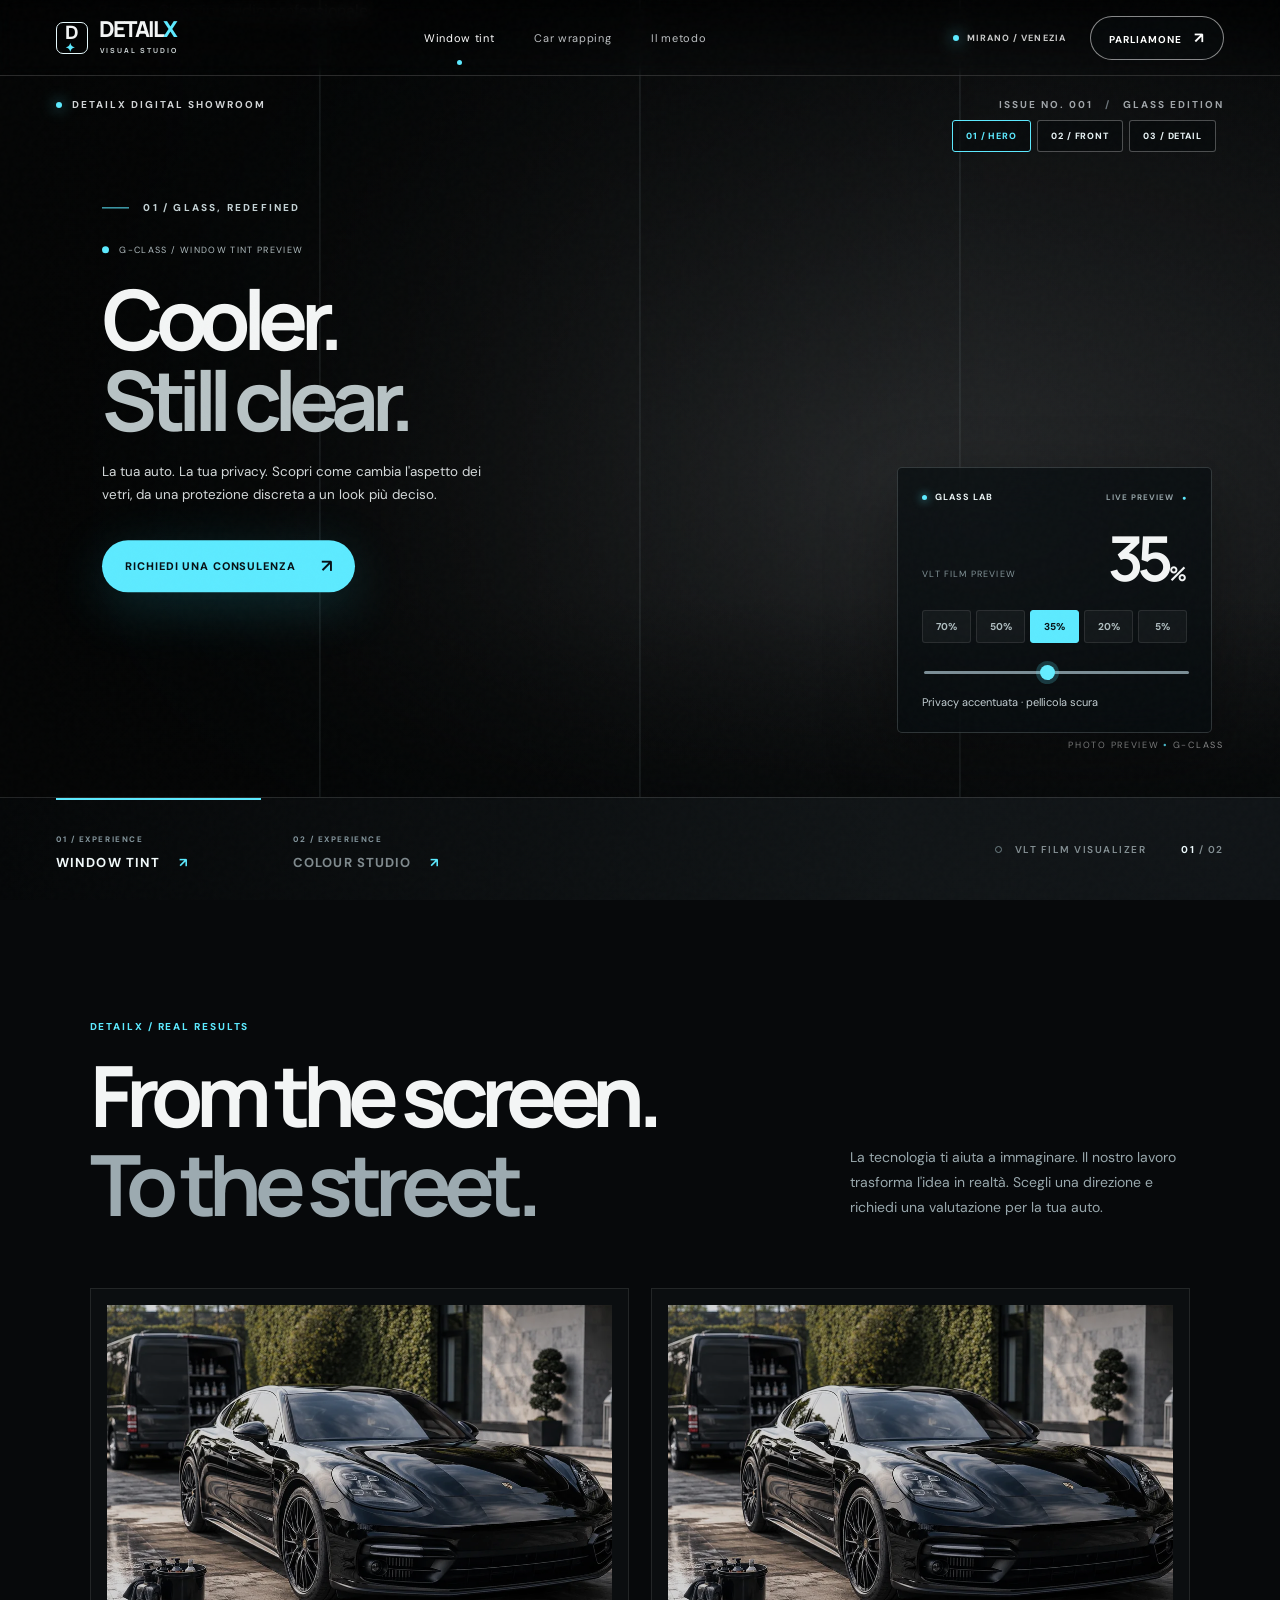
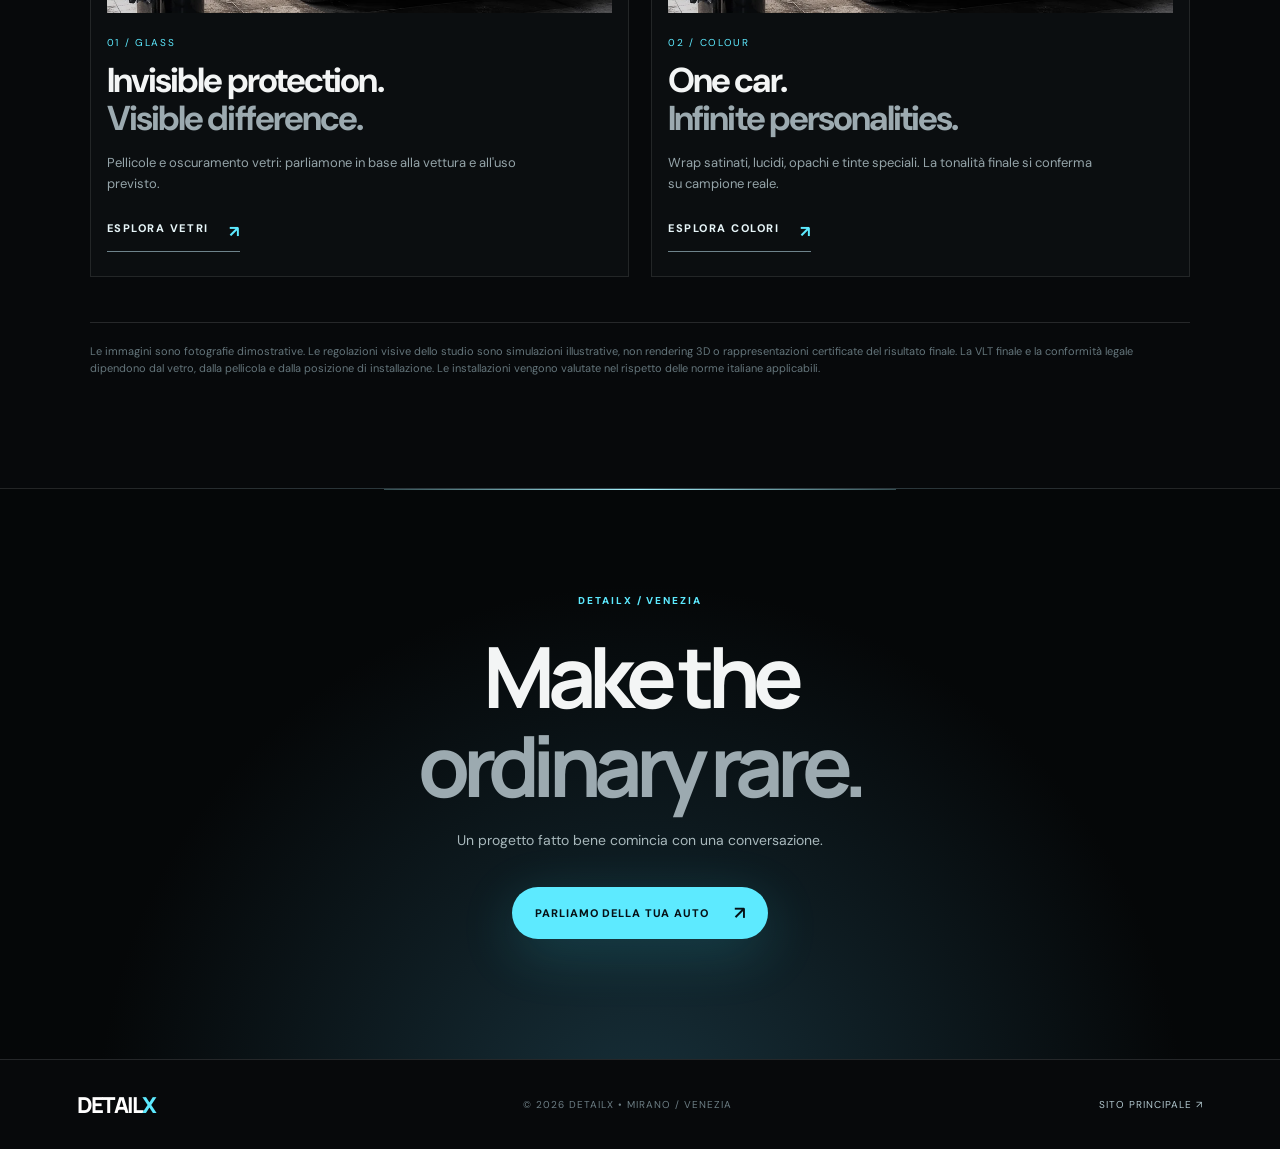
==== site/car-wrapping/index.html @ 7f422afe "Import complete DetailX website" ====
<!DOCTYPE html>
<html lang="it"><head>
<meta charset="utf-8"><meta name="viewport" content="width=device-width, initial-scale=1, viewport-fit=cover"/>
<meta name="theme-color" content="#07090b"/>
<title>DETAILX / Visual Studio — Wrapping & Window Tint</title>
<meta name="description" content="Visualizza la tua prossima trasformazione con DETAILX: pellicole vetri, wrap e finiture in uno studio automobilistico interattivo. Mirano, Venezia."/>
<link rel="canonical" href="https://detailxitalia.com/car-wrapping/"/>
<link rel="preconnect" href="https://images.pexels.com" crossorigin>
<link rel="preconnect" href="https://fonts.googleapis.com"/>
<link rel="preconnect" href="https://fonts.gstatic.com" crossorigin/>
<link href="https://fonts.googleapis.com/css2?family=DM+Sans:wght@400;500;600;700&family=Manrope:wght@400;500;600;700;800&display=swap" rel="stylesheet">
<link rel="stylesheet" href="./studio.css"/>
</head><body>
<a class="skip" href="#main">Vai al contenuto</a>
<div class="noise" aria-hidden="true"></div>
<header class="nav" id="nav">
 <a class="logo" href="/" aria-label="DETAILX sito principale"><span class="logo-square">D<span>✦</span></span><span class="logo-text">DETAIL<span>X</span><small>VISUAL STUDIO</small></span></a>
 <nav class="links" aria-label="Navigazione studio"><button class="nav-link active" data-scene="tint">Window tint</button><button class="nav-link" data-scene="wrap">Car wrapping</button><a href="#process">Il metodo</a></nav>
 <div class="nav-actions"><span class="place"><span class="online"></span> MIRANO / VENEZIA</span><button class="nav-cta" data-quote>PARLIAMONE <span aria-hidden="true">↗</span></button><button class="menu" id="menu" aria-label="Apri menu" aria-expanded="false"><i></i><i></i></button></div>
</header>
<div class="mobile-menu" id="mobileMenu" hidden><button data-scene="tint">01 / WINDOW TINT</button><button data-scene="wrap">02 / CAR WRAPPING</button><a href="#process">03 / COME FUNZIONA</a><a href="/">← TORNA AL SITO PRINCIPALE</a></div>
<main id="main">
<section class="stage" aria-label="Studio interattivo DETAILX">
  <div class="stage-inner">
    <div class="stage-label"><div><span class="live-pip"></span> DETAILX DIGITAL SHOWROOM</div><span class="stage-issue">ISSUE NO. 001 <span class="issue-dash">/</span> <span id="issueTag">GLASS EDITION</span></span></div>
    <div class="scene active" id="tintScene" data-name="tint" aria-hidden="false">
      <div class="tint-visual">
        <div class="gridline" aria-hidden="true"></div>
        <img class="tint-photo" id="tintPhoto" alt="Mercedes-Benz G-Class in studio professionale" src="https://images.pexels.com/photos/14445435/pexels-photo-14445435.jpeg?auto=compress&amp;cs=tinysrgb&amp;w=2000"/>
        <div class="tint-darken" id="tintDarken" aria-hidden="true"></div>
        <div class="light-bar light-a"></div><div class="light-bar light-b"></div>
        <div class="photocredit">PHOTO PREVIEW <b>•</b> G-CLASS</div>
        <div class="visual-vignette"></div>
      </div>
      <div class="story tint-story">
        <div class="micro"><span class="dash"></span> 01 / GLASS, REDEFINED</div>
        <div class="story-mark"><span class="cyan-ball"></span><span>G-CLASS / WINDOW TINT PREVIEW</span></div>
        <h1>Cooler.<br><i>Still clear.</i></h1>
        <p>La tua auto. La tua privacy. Scopri come cambia l'aspetto dei vetri, da una protezione discreta a un look più deciso.</p>
        <button class="primary" data-quote>RICHIEDI UNA CONSULENZA <span aria-hidden="true">↗</span></button>
      </div>
      <div class="panel-micro" aria-label="Inquadratura veicolo"><button type="button" data-angle="hero" aria-pressed="true">01 / HERO</button><button type="button" data-angle="front" aria-pressed="false">02 / FRONT</button><button type="button" data-angle="detail" aria-pressed="false">03 / DETAIL</button></div><div class="glass-module panel-glass" aria-label="Anteprima oscuramento vetri">
        <div class="module-head"><span><span class="blue-led"></span> GLASS LAB</span><span>LIVE PREVIEW <span class="signal">●</span></span></div>
        <div class="tint-meter"><span>VLT FILM PREVIEW</span><strong id="vltValue">35<span>%</span></strong></div>
        <div class="tint-presets" id="tintPresets" role="group" aria-label="Percentuale di trasmissione luminosa">
          <button data-vlt="70">70%</button><button data-vlt="50">50%</button><button data-vlt="35" class="selected">35%</button><button data-vlt="20">20%</button><button data-vlt="5">5%</button>
        </div>
        <div class="rail"><input type="range" id="tintSlider" min="5" max="70" value="35" step="1" aria-label="VLT"/></div>
        <p class="module-note" id="tintAdvice">Look bilanciato · oscuramento medio</p>
      </div>
    </div>
    <div class="scene" id="wrapScene" data-name="wrap" aria-hidden="true">
      <div class="wrap-content">
        <div class="wrap-copy">
          <div class="micro"><span class="dash"></span> 02 / A DIFFERENT IDENTITY</div>
          <h1>Try it <i>on.</i></h1>
          <p>Un colore può cambiare completamente un'auto. Esplora le finiture e scegli il carattere del tuo prossimo progetto.</p>
          <div class="wrap-choices panel-glass">
            <div class="module-head"><span>THE COLOUR ROOM</span><span><span class="blue-led"></span> ACTIVE</span></div>
            <div class="swatches" id="swatches" role="group" aria-label="Colori wrapping"></div>
            <div class="chosen"><span id="colorName">Candy Red</span><span id="colorRef">DX / 01</span></div>
            <div class="divider-hair"></div>
            <span class="small-label">SELECT SURFACE FINISH</span>
            <div class="finishes" id="finishes" role="group" aria-label="Finiture"><button data-finish="gloss" class="selected">Gloss</button><button data-finish="satin">Satin</button><button data-finish="matte">Matte</button></div>
          </div>
          <button class="primary" data-quote>CREA IL TUO WRAP <span aria-hidden="true">↗</span></button>
        </div>
        <div class="wrap-visual"><div class="photo-shell" id="photoShell">
          <div class="roof-lines"><i></i><i></i><i></i><i></i></div>
          <img class="wrap-photo" id="wrapPhoto" src="https://images.pexels.com/photos/14445437/pexels-photo-14445437.jpeg?auto=compress&amp;cs=tinysrgb&amp;w=1800" alt="Auto rossa in studio con illuminazione professionale, anteprima wrapping"/>
          <div class="wrap-photo-vignette"></div>
          <div class="explode-layer" id="explodeLayer" aria-hidden="true"></div>
          <div class="photo-overlay-top"><span>STUDIO / 02</span><span id="finishLabel">GLOSS FINISH</span></div>
          <div class="photo-overlay-bottom"><span class="camera-status"><span class="blue-led"></span> DIGITAL FINISH PREVIEW</span><span id="previewColor">CANDY RED</span></div>
          </div>
          <div class="visual-tools"><button id="explodeBtn" type="button" aria-pressed="false"><span class="tool-icon">✣</span><span id="explodeText">PANEL REVEAL</span></button><button id="resetBtn" type="button"><span class="tool-icon">↺</span> RESET</button><span class="tool-note">VISUAL CONCEPT / 2D PREVIEW</span></div>
        </div>
      </div>
    </div>
    <div class="stage-bottom">
      <div class="stage-tabs" role="tablist" aria-label="Seleziona esperienza"><button class="scene-tab selected" id="tintTab" role="tab" data-scene="tint" aria-selected="true"><small>01 / EXPERIENCE</small><span>WINDOW TINT <em>↗</em></span></button><button class="scene-tab" id="wrapTab" role="tab" data-scene="wrap" aria-selected="false"><small>02 / EXPERIENCE</small><span>COLOUR STUDIO <em>↗</em></span></button></div>
      <div class="stage-meta"><span class="dim-dot"></span><span id="stageDesc">VLT FILM VISUALIZER</span><span class="tally"><b id="stageNumber">01</b> / 02</span></div>
    </div>
  </div>
</section>
<section class="divider-section" id="process"><div class="section-tag">DETAILX / REAL RESULTS</div><div class="section-head"><h2>From the screen.<br><em>To the street.</em></h2><p>La tecnologia ti aiuta a immaginare. Il nostro lavoro trasforma l'idea in realtà. Scegli una direzione e richiedi una valutazione per la tua auto.</p></div><div class="service-grid">
  <article class="service-card"><div class="card-image"><img src="https://images.pexels.com/photos/14445439/pexels-photo-14445439.jpeg?auto=compress&amp;cs=tinysrgb&amp;w=1200" onerror="this.src='../images/gallery/finished-mobile-detailing-result.webp'" alt="G-Class in garage, anteprima vetri"></div><div class="card-number">01 / GLASS</div><h3>Invisible protection.<br><em>Visible difference.</em></h3><p>Pellicole e oscuramento vetri: parliamone in base alla vettura e all'uso previsto.</p><button data-scene="tint">ESPLORA VETRI <span>↗</span></button></article>
  <article class="service-card"><div class="card-image"><img src="https://images.pexels.com/photos/14445437/pexels-photo-14445437.jpeg?auto=compress&amp;cs=tinysrgb&amp;w=1200" onerror="this.src='../images/gallery/finished-mobile-detailing-result.webp'" alt="Auto in studio, wrapping e personalizzazione"></div><div class="card-number">02 / COLOUR</div><h3>One car.<br><em>Infinite personalities.</em></h3><p>Wrap satinati, lucidi, opachi e tinte speciali. La tonalità finale si conferma su campione reale.</p><button data-scene="wrap">ESPLORA COLORI <span>↗</span></button></article>
</div><div class="disclaimer">Le immagini sono fotografie dimostrative. Le regolazioni visive dello studio sono simulazioni illustrative, non rendering 3D o rappresentazioni certificate del risultato finale. La VLT finale e la conformità legale dipendono dal vetro, dalla pellicola e dalla posizione di installazione. Le installazioni vengono valutate nel rispetto delle norme italiane applicabili.</div></section>
<section class="closing"><div class="closing-light"></div><div class="section-tag">DETAILX / VENEZIA</div><h2>Make the<br><em>ordinary rare.</em></h2><p>Un progetto fatto bene comincia con una conversazione.</p><button class="primary closing-cta" data-quote>PARLIAMO DELLA TUA AUTO <span>↗</span></button></section>
</main>
<footer><span class="footbrand">DETAIL<span>X</span></span><span>© 2026 DETAILX • MIRANO / VENEZIA</span><a href="/">SITO PRINCIPALE ↗</a></footer>
<dialog id="quoteDialog" class="quote-dialog"><form method="dialog" class="quote-panel"><div class="dialog-top"><span><span class="online"></span> DETAILX / RICHIEDI PREVENTIVO</span><button class="close-dialog" value="cancel" aria-label="Chiudi">✕</button></div><h2>Let's make<br><em>it yours.</em></h2><p>Abbiamo già inserito la tua selezione. Completa i dati per inviarci una richiesta WhatsApp.</p><label>MODELLO AUTO<input id="carModel" type="text" placeholder="Es. BMW Serie 3, Audi A3, Mercedes..." maxlength="80" autocomplete="off"/></label><label>LA TUA SCELTA<input id="selectionReadout" type="text" readonly/></label><button type="button" class="primary send" id="sendQuote">CONTINUA SU WHATSAPP ↗</button><small>Ti rispondiamo appena possibile. Nessun pagamento online.</small></form></dialog>
<script defer src="./studio.js"></script>
</body></html>
---- site/car-wrapping/studio.css ----
:root{color-scheme:dark;--bg:#07090b;--fg:#f3f5f5;--muted:#969ba0;--sub:#5c6268;--cyan:#5deaff;--line:rgba(255,255,255,.12)}*{box-sizing:border-box}html{scroll-behavior:smooth}body{margin:0;background:var(--bg);color:var(--fg);font-family:'DM Sans',Arial,sans-serif;-webkit-font-smoothing:antialiased}button,a{-webkit-tap-highlight-color:transparent}button{font:inherit;cursor:pointer}a{color:inherit;text-decoration:none}button:focus-visible,a:focus-visible,input:focus-visible{outline:2px solid var(--cyan);outline-offset:4px}.skip{position:absolute;top:-100px;left:14px;background:#fff;color:#000;padding:14px;z-index:40}.skip:focus{top:14px}.noise{position:fixed;inset:0;pointer-events:none;opacity:.07;z-index:30;background-image:url('data:image/svg+xml,%3Csvg viewBox=%220 0 180 180%22 xmlns=%22http://www.w3.org/2000/svg%22%3E%3Cfilter id=%22n%22%3E%3CfeTurbulence type=%22fractalNoise%22 baseFrequency=%22.97%22 numOctaves=%223%22 stitchTiles=%22stitch%22/%3E%3C/filter%3E%3Cpath filter=%22url(%23n)%22 opacity=%22.26%22 d=%22M0 0h180v180H0z%22/%3E%3C/svg%3E')}#main{overflow:hidden}.nav{height:76px;z-index:25;position:absolute;top:0;left:0;right:0;display:flex;justify-content:space-between;align-items:center;padding:0 clamp(22px,4.4vw,85px);border-bottom:1px solid rgba(255,255,255,.16);background:linear-gradient(180deg,rgba(0,0,0,.55),rgba(0,0,0,.03));backdrop-filter:blur(8px)}.logo{display:flex;align-items:center;gap:11px;white-space:nowrap}.logo-square{width:32px;height:32px;border:1.5px solid #e6f9fc;border-radius:7px;display:grid;place-items:center;font-size:19px;font-weight:800;letter-spacing:-4px;padding-right:4px;line-height:1}.logo-square span{font-size:12px;letter-spacing:0;color:var(--cyan);vertical-align:top}.logo-text{font-family:Manrope,sans-serif;font-weight:800;letter-spacing:-.09em;font-size:22px;line-height:.9}.logo-text>span,.footbrand>span{color:var(--cyan)}.logo-text small{display:block;font-size:7px;letter-spacing:.28em;font-weight:700;margin:8px 0 0 1px;color:#d2d9db}.links{display:flex;align-items:center;gap:40px}.links a,.nav-link{padding:10px 0;border:0;background:none;color:#bdc0c3;font-size:11px;letter-spacing:.06em}.links a:hover,.nav-link:hover,.nav-link.active{color:#fff}.nav-link.active{position:relative}.nav-link.active:after{content:'';width:5px;height:5px;border-radius:50%;background:var(--cyan);position:absolute;bottom:-10px;left:calc(50% - 2.5px)}.nav-actions{display:flex;align-items:center;gap:24px}.place{display:flex;align-items:center;gap:8px;font-size:9px;font-weight:700;letter-spacing:.12em;color:#ccc}.online,.live-pip{display:inline-block;width:6px;height:6px;border-radius:50%;background:var(--cyan);box-shadow:0 0 15px var(--cyan)}.nav-cta{border:1px solid rgba(255,255,255,.52);background:rgba(10,15,17,.38);color:#fff;border-radius:40px;padding:11px 18px;font-size:10px;letter-spacing:.09em;font-weight:700}.nav-cta span{font-size:15px;padding-left:9px}.nav-cta:hover{background:var(--cyan);color:#020b0e;border-color:var(--cyan)}.menu{display:none;flex-direction:column;justify-content:center;gap:5px;border:0;background:none;width:30px;height:34px}.menu i{height:2px;background:white;width:23px}.mobile-menu{position:fixed;top:76px;z-index:24;left:0;right:0;background:rgba(7,9,11,.98);padding:20px 27px 30px;border-bottom:1px solid var(--line);box-shadow:0 20px 40px #0008}.mobile-menu button,.mobile-menu a{display:block;width:100%;text-align:left;background:none;border:0;border-bottom:1px solid var(--line);padding:18px 0;color:#eee;font-size:13px;letter-spacing:.07em}.stage{min-height:100svh;background:#07090b}.stage-inner{position:relative;min-height:max(760px,100svh);display:flex;flex-direction:column}.stage-label{position:absolute;top:98px;left:clamp(22px,4.4vw,85px);right:clamp(22px,4.4vw,85px);z-index:9;display:flex;justify-content:space-between;color:#d2d5d7;font-size:10px;letter-spacing:.2em;font-weight:700;pointer-events:none}.stage-label>div{display:flex;align-items:center;gap:10px}.stage-issue{color:#a1a6aa}.issue-dash{color:#6d767c;padding:0 8px}.scene{position:absolute;inset:0 0 103px;pointer-events:none;opacity:0;visibility:hidden;transition:opacity .6s ease,visibility .6s}.scene.active{opacity:1;visibility:visible;pointer-events:auto}.tint-visual{position:absolute;inset:0;overflow:hidden;background:radial-gradient(ellipse at 70% 60%,#35383a,#060809 75%)}.tint-photo{width:100%;height:100%;object-fit:cover;object-position:70% 52%;filter:contrast(1.06) brightness(.81);animation:floatView 15s ease-in-out infinite alternate;transform-origin:66% 60%}.tint-darken{position:absolute;inset:0;background:rgba(0,0,0,.13);mix-blend-mode:multiply;pointer-events:none;transition:background .5s}.tint-visual:before{content:'';position:absolute;inset:0;background:linear-gradient(90deg,#040606 1%,rgba(4,6,6,.82) 21%,rgba(4,6,6,.32) 50%,rgba(4,6,6,.04) 77%),linear-gradient(0deg,rgba(5,8,9,.72),transparent 25%);z-index:1}.gridline{position:absolute;inset:0;z-index:2;opacity:.16;pointer-events:none;background:linear-gradient(90deg,transparent 24.9%,#a7bec4 25%,transparent 25.07%,transparent 49.9%,#a7bec4 50%,transparent 50.08%,transparent 74.9%,#a7bec4 75%,transparent 75.08%)}.light-bar{position:absolute;top:0;width:1px;height:120%;background:linear-gradient(180deg,transparent,#d2faff,transparent);filter:blur(14px);z-index:1;opacity:.13;transform:rotate(13deg)}.light-a{left:68%}.light-b{left:81%}.photocredit{position:absolute;right:clamp(22px,4.4vw,85px);bottom:46px;z-index:5;color:#fff9;font-size:9px;letter-spacing:.19em}.photocredit b{color:var(--cyan)}.story{position:absolute;z-index:5;left:clamp(22px,8vw,150px);width:min(460px,43%);top:39%;transform:translateY(-28%)}.micro{display:flex;align-items:center;gap:14px;font-size:10px;font-weight:800;letter-spacing:.22em;color:#c4d2d5}.dash{width:27px;height:1px;background:var(--cyan)}.story-mark{display:flex;align-items:center;gap:10px;font-size:9px;letter-spacing:.15em;margin-top:30px;color:#b1bdc0}.cyan-ball{background:var(--cyan);width:7px;height:7px;border-radius:50%}.story h1,.wrap-copy h1{font-family:Manrope,Arial,sans-serif;font-size:clamp(48px,6.5vw,118px);line-height:.97;margin:22px 0 22px;letter-spacing:-.09em;font-weight:700}.story h1 i,.wrap-copy h1 i{font-style:normal;color:#b8c3c5}.story p,.wrap-copy>p{font-size:clamp(13px,1.05vw,16px);line-height:1.7;color:#d5dadb;max-width:380px;font-weight:400}.primary{border:0;background:var(--cyan);color:#071116;border-radius:40px;padding:14px 21px 14px 23px;font-size:11px;font-weight:800;letter-spacing:.08em;display:inline-flex;justify-content:space-between;align-items:center;gap:25px;box-shadow:0 14px 55px rgba(53,234,255,.17);transition:transform .2s,background .2s}.primary span{font-size:18px;font-weight:600}.primary:hover{transform:translateY(-2px);background:#b6f7ff}.tint-story .primary{margin-top:20px}.glass-module{position:absolute;right:clamp(24px,5.3vw,104px);bottom:64px;width:315px;z-index:7}.panel-glass{background:rgba(7,12,15,.7);border:1px solid rgba(237,249,255,.17);backdrop-filter:blur(30px);-webkit-backdrop-filter:blur(30px);border-radius:5px;padding:23px 24px;box-shadow:0 24px 68px #0006}.module-head{display:flex;align-items:center;justify-content:space-between;gap:12px;font-size:9px;letter-spacing:.11em;color:#ecf5f6;font-weight:700}.module-head>span{display:flex;align-items:center;gap:8px}.module-head>span+span{font-size:8px;color:#94a3a7}.blue-led{display:inline-block;background:var(--cyan);border-radius:50%;width:5px;height:5px;box-shadow:0 0 10px var(--cyan)}.signal{font-size:7px;color:var(--cyan)}.tint-meter{display:flex;align-items:end;justify-content:space-between;padding-top:24px}.tint-meter>span{font-size:9px;letter-spacing:.13em;color:#839398;padding-bottom:9px}.tint-meter strong{font-family:Manrope;font-size:62px;letter-spacing:-.1em;line-height:1;font-weight:650}.tint-meter strong span{font-size:20px;margin-left:2px;letter-spacing:0}.tint-presets{display:grid;grid-template-columns:repeat(5,1fr);gap:5px;margin-top:21px}.tint-presets button{background:#ffffff0a;border:1px solid #ffffff18;border-radius:3px;color:#b0bec1;padding:9px 2px;font-size:10px;font-weight:700}.tint-presets button.selected{background:var(--cyan);border-color:var(--cyan);color:#071116}.rail{margin-top:15px}input[type=range]{appearance:none;-webkit-appearance:none;width:100%;height:3px;background:#7b8e96;border-radius:4px;cursor:pointer}input[type=range]::-webkit-slider-thumb{appearance:none;width:15px;height:15px;border-radius:50%;background:#65edff;box-shadow:0 0 0 4px #5deaff33}input[type=range]::-moz-range-thumb{width:15px;height:15px;background:#65edff;border-radius:50%;border:0}.module-note{font-size:11px;color:#c3cfd3;margin:16px 0 0}.stage-bottom{margin-top:auto;position:relative;z-index:11;background:linear-gradient(90deg,#050708,#111517 70%,#101417);min-height:103px;border-top:1px solid var(--line);display:flex;align-items:stretch;padding:0 clamp(22px,4.4vw,85px);justify-content:space-between}.stage-tabs{display:flex;gap:32px}.scene-tab{padding:20px 27px 16px 0;display:flex;flex-direction:column;text-align:left;align-items:flex-start;justify-content:center;gap:10px;background:none;color:#7f8a8e;border:0;border-top:2px solid transparent;min-width:205px}.scene-tab.selected{color:#f2fafb;border-top-color:var(--cyan)}.scene-tab small{font-size:8px;letter-spacing:.19em;font-weight:800;color:#82949b}.scene-tab span{font-size:13px;letter-spacing:.08em;font-weight:700}.scene-tab em{color:var(--cyan);font-style:normal;padding-left:15px}.stage-meta{display:flex;align-items:center;gap:13px;color:#849094;font-size:10px;letter-spacing:.15em;font-weight:600}.dim-dot{width:7px;height:7px;border:1px solid #6f8186;border-radius:50%}.tally{margin-left:22px}.tally b{color:#effbfe}.wrap-content{position:absolute;inset:0;display:grid;grid-template-columns:47% 53%;padding:145px clamp(22px,5.7vw,109px) 45px;gap:clamp(18px,4vw,80px);background:radial-gradient(ellipse at 80% 32%,#122028,#07090b 72%)}.wrap-copy{align-self:center;max-width:520px;padding-bottom:18px}.wrap-copy h1{font-size:clamp(66px,8vw,138px);white-space:nowrap;margin:32px 0 14px}.wrap-copy>p{max-width:470px;color:#a3b0b4;font-size:15px}.wrap-choices{margin-top:35px;padding:24px 27px 19px;max-width:450px}.swatches{display:flex;gap:8px;align-items:center;flex-wrap:wrap;margin:23px 0 14px}.swatch{width:39px;height:39px;border:1px solid #ffffff35;border-radius:5px;position:relative;box-shadow:inset 0 0 18px #fff2;transition:transform .2s}.swatch:after{position:absolute;content:'';inset:-5px;border:1px solid transparent;border-radius:8px;pointer-events:none}.swatch.selected:after{border-color:var(--cyan)}.swatch:hover{transform:translateY(-3px)}.chosen{display:flex;align-items:center;justify-content:space-between;font-family:Manrope;font-weight:750;font-size:17px;letter-spacing:-.04em}.chosen span+span{font-family:DM Sans;font-weight:600;font-size:9px;letter-spacing:.16em;color:#7b949c}.divider-hair{height:1px;background:#ffffff26;margin:23px 0 19px}.small-label{display:block;font-size:9px;color:#a0b0b4;letter-spacing:.17em;margin-bottom:13px}.finishes{display:grid;grid-template-columns:repeat(3,1fr);gap:7px}.finishes button{background:#ffffff06;color:#b7c8cc;border:1px solid #ffffff20;padding:11px 8px;text-align:center;border-radius:3px;font-size:11px;font-weight:700}.finishes button.selected{border-color:var(--cyan);background:#5deaff20;color:#d5fbff}.wrap-copy>.primary{margin-top:22px}.wrap-visual{min-width:0;display:flex;flex-direction:column;justify-content:center;align-items:stretch;gap:17px}.photo-shell{height:min(60vh,575px);max-height:575px;min-height:340px;position:relative;isolation:isolate;background:radial-gradient(ellipse at 50% 68%,#333d42,#0b1114 72%);overflow:hidden;border:1px solid #dee8ed33;border-radius:12px;transform:perspective(1300px) rotateY(-3deg) rotateX(1deg);box-shadow:35px 35px 90px #000a,0 0 70px rgba(41,86,109,.08)}.wrap-photo{width:100%;height:100%;object-fit:cover;object-position:48% 50%;display:block;transition:filter .5s,transform .75s;filter:var(--wrap-filter,none) brightness(.95) contrast(1.07)}.photo-shell:hover .wrap-photo{transform:scale(1.035)}.wrap-photo-vignette{position:absolute;inset:0;background:linear-gradient(0deg,#000b,transparent 19%,transparent 75%,#0008),linear-gradient(90deg,#0002,transparent 40%);pointer-events:none}.roof-lines{position:absolute;left:10%;right:10%;top:0;height:50px;display:flex;justify-content:space-between;z-index:4;opacity:.4}.roof-lines i{width:2px;height:70px;transform:skew(-25deg);background:linear-gradient(#fff3,transparent)}.photo-overlay-top,.photo-overlay-bottom{position:absolute;left:23px;right:23px;display:flex;justify-content:space-between;align-items:center;color:#fff;font-weight:700;font-size:9px;letter-spacing:.12em;z-index:5;text-shadow:0 1px 3px #000b}.photo-overlay-top{top:22px}.photo-overlay-bottom{bottom:23px}.camera-status{display:flex;align-items:center;gap:8px}.visual-tools{display:flex;align-items:center;gap:11px}.visual-tools button{display:flex;align-items:center;gap:11px;background:#14191c;color:#d6e4e8;border:1px solid #ffffff25;border-radius:32px;padding:10px 15px;font-size:10px;letter-spacing:.12em;font-weight:700}.visual-tools button:hover,.visual-tools button[aria-pressed=true]{border-color:var(--cyan);color:var(--cyan)}.tool-icon{font-size:20px;line-height:1;font-weight:500}.tool-note{margin-left:auto;font-size:9px;letter-spacing:.12em;color:#78888e}.explode-layer{position:absolute;inset:0;display:none;z-index:2;pointer-events:none}.explode-layer .slice{position:absolute;inset:0;background-image:var(--slice-image);background-size:100% 100%;filter:var(--wrap-filter,none) brightness(.95) contrast(1.07);transition:transform 1.1s cubic-bezier(.2,.85,.15,1),opacity .7s;transform:translate3d(0,0,0);clip-path:var(--clip)}.photo-shell.exploded .wrap-photo{opacity:.22;filter:grayscale(1) brightness(.42) blur(2px)}.photo-shell.exploded .explode-layer{display:block}.photo-shell.exploded .slice{transform:translate3d(var(--tx),var(--ty),0) rotate(var(--rotate))}.photo-shell.exploded .slice:nth-child(1){transition-delay:0ms}.photo-shell.exploded .slice:nth-child(2){transition-delay:60ms}.photo-shell.exploded .slice:nth-child(3){transition-delay:120ms}.photo-shell.exploded .slice:nth-child(4){transition-delay:180ms}.photo-shell.exploded .slice:nth-child(5){transition-delay:240ms}.divider-section{padding:120px clamp(22px,7vw,130px) 110px;max-width:1700px;margin:auto}.section-tag{color:var(--cyan);font-size:10px;letter-spacing:.19em;font-weight:800}.section-head{display:flex;align-items:end;justify-content:space-between;gap:50px;margin:18px 0 60px}.section-head h2,.closing h2{font-family:Manrope;font-size:clamp(47px,6.6vw,103px);line-height:1.05;letter-spacing:-.09em;margin:0}.section-head h2 em,.closing h2 em,.service-card h3 em,.quote-panel h2 em{font-style:normal;color:#9caab0}.section-head p{color:#99a8ad;max-width:340px;line-height:1.8;font-size:14px;margin:0 0 8px}.service-grid{display:grid;grid-template-columns:1fr 1fr;gap:22px}.service-card{border:1px solid #ffffff19;padding:16px 16px 24px;background:#0b0e10;position:relative}.card-image{height:clamp(240px,24vw,400px);background:#202528;overflow:hidden}.card-image img{width:100%;height:100%;object-fit:cover;object-position:center 48%;filter:brightness(.84);transition:transform .8s}.service-card:hover .card-image img{transform:scale(1.05)}.card-number{font-size:10px;color:var(--cyan);letter-spacing:.17em;margin-top:23px}.service-card h3{font-size:clamp(25px,2.7vw,44px);line-height:1.12;letter-spacing:-.055em;margin:13px 0}.service-card p{font-size:13px;line-height:1.65;color:#95a4a9;max-width:440px}.service-card button{padding:0 0 9px;background:none;border:0;border-bottom:1px solid #6e838b;color:#e7f5f8;display:flex;gap:20px;font-size:11px;font-weight:800;letter-spacing:.14em;margin-top:26px}.service-card button span{color:var(--cyan);font-size:16px}.disclaimer{border-top:1px solid #ffffff20;color:#64757b;font-size:11px;line-height:1.6;margin-top:45px;padding-top:20px}.closing{min-height:510px;position:relative;text-align:center;padding:105px 20px 120px;background:radial-gradient(ellipse at 50% 112%,#17303a,#050708 60%);border-top:1px solid var(--line)}.closing-light{width:40%;height:1px;position:absolute;top:0;left:30%;background:radial-gradient(ellipse,#a7f5ff,transparent)}.closing h2{margin:25px 0 20px}.closing p{font-size:14px;color:#a8b8bc;line-height:1.7}.closing-cta{margin-top:20px}footer{min-height:90px;border-top:1px solid var(--line);display:flex;align-items:center;justify-content:space-between;gap:20px;padding:20px clamp(22px,6vw,110px);color:#6d7e85;font-size:10px;letter-spacing:.1em}footer a{color:#b2c8cf}.footbrand{font-family:Manrope;color:white;font-weight:800;font-size:22px;letter-spacing:-.08em}.quote-dialog{padding:0;border:1px solid #ffffff36;background:linear-gradient(150deg,#111c20,#07090b);color:white;max-width:min(490px,calc(100% - 28px));width:100%;box-shadow:0 30px 100px #000d}.quote-dialog::backdrop{background:#000b;backdrop-filter:blur(8px)}.quote-panel{padding:30px 34px 32px}.dialog-top{display:flex;justify-content:space-between;align-items:center;gap:15px;font-size:9px;letter-spacing:.13em;font-weight:700;color:#bfd0d5}.dialog-top>span{display:flex;align-items:center;gap:10px}.close-dialog{background:none;color:white;border:0;font-size:21px}.quote-panel h2{font:750 57px/.99 Manrope,sans-serif;letter-spacing:-.095em;margin:42px 0 20px}.quote-panel p{font-size:13px;color:#99aeb3;line-height:1.65;margin-bottom:26px}.quote-panel label{display:block;color:#a6bec4;font-weight:700;letter-spacing:.12em;font-size:9px;margin:17px 0}.quote-panel input{width:100%;font:14px DM Sans,sans-serif;background:#ffffff0b;border:1px solid #ffffff27;padding:14px;margin-top:8px;color:white;border-radius:2px}.quote-panel .send{margin-top:16px;width:100%;justify-content:center;box-shadow:none}.quote-panel small{display:block;margin-top:14px;font-size:10px;color:#788d93;text-align:center}
@keyframes floatView{from{transform:scale(1.01) translate(-.4%,-.3%)}to{transform:scale(1.095) translate(-1.1%,.5%)}}
@media(max-width:1150px){.links{gap:20px}.place{display:none}.story{left:45px;width:44%}.glass-module{right:40px;width:290px}.wrap-content{grid-template-columns:44% 56%;gap:16px;padding-left:45px;padding-right:45px}.wrap-copy h1{font-size:clamp(56px,7vw,93px)}.photo-shell{min-height:385px}.wrap-choices{padding:20px}.swatch{width:35px;height:35px}}

/* --- V4: iPhone-first studio rebuild --- */
.scene:not(.active){visibility:hidden!important;opacity:0!important;pointer-events:none!important;z-index:0!important}
.scene.active{visibility:visible!important;opacity:1!important;z-index:2!important}
.nav{z-index:25}.stage-label{z-index:10}
.stage-inner{overflow:hidden}
.tint-photo{transition:opacity .5s ease, transform 1.35s cubic-bezier(.16,.7,.21,1), filter .5s;will-change:transform}
.tint-photo.shift{opacity:.12;transform:scale(1.08) translateX(-2%)}
.tint-visual{isolation:isolate}
.tint-darken{z-index:1;mix-blend-mode:multiply}
.scene.active .story h1,.scene.active .wrap-copy h1{animation:upIn .65s ease both}
@keyframes upIn{from{opacity:0;transform:translateY(24px)}to{opacity:1;transform:translateY(0)}}
.photo-shell{isolation:isolate}
.explode-layer{display:block;opacity:0;transition:opacity .1s}
.photo-shell.exploded .explode-layer{opacity:1;display:block}
.panel-micro{position:absolute;top:120px;right:clamp(22px,5vw,95px);z-index:7;display:flex;gap:6px;align-items:center}
.panel-micro button{border:1px solid #ffffff46;background:#03070a72;backdrop-filter:blur(14px);color:#e9f4f6;padding:9px 13px;font-size:9px;letter-spacing:.1em;border-radius:3px;font-weight:800}
.panel-micro button[aria-pressed=true]{border-color:var(--cyan);color:var(--cyan)}
.panel-micro button:hover{background:#151c20}
.compliance{margin:8px 0 0;color:#6e8086;font-size:9px;line-height:1.45}
@media(max-width:800px){
 .nav{height:68px;padding:0 22px;background:#06090bdc;backdrop-filter:blur(18px)}.links{display:none}.nav-cta{padding:10px 13px;font-size:9px}.place{display:none}.menu{display:flex}.mobile-menu{top:68px}
 .stage{min-height:0}.stage-inner{min-height:960px;height:960px;overflow:hidden}.stage-label{top:87px;left:22px;right:22px;letter-spacing:.11em;font-size:8px}.stage-issue{font-size:8px}.issue-dash{padding:0 2px}
 .scene{inset:0 0 85px;bottom:85px;transition:opacity .3s,visibility .3s}
 .stage-bottom{position:absolute;bottom:0;left:0;right:0;min-height:85px;height:85px;padding:0 22px;border-top:1px solid #ffffff22;background:#080d10;z-index:15}.stage-tabs{width:100%;gap:12px}.scene-tab{min-width:0;flex:1;padding:17px 0 12px;gap:7px}.scene-tab small{font-size:8px;letter-spacing:.13em}.scene-tab span{font-size:10px;letter-spacing:.045em}.scene-tab em{padding-left:4px}.stage-meta{display:none}
 .tint-visual{inset:315px 0 auto 0;height:355px;background:radial-gradient(ellipse at 50% 60%,#242a2e 4%,#090c0e 71%)}
 .tint-photo{object-fit:contain;object-position:center center;height:100%;width:100%;filter:brightness(.91) contrast(1.18);animation:floatViewMobile 16s ease-in-out infinite alternate}
 .tint-visual:before{background:linear-gradient(180deg,#07090b 0%,#07090b02 24%,#07090b0d 65%,#07090b 100%);z-index:3}
 .tint-darken{z-index:2}.gridline{opacity:.08}.light-bar{opacity:.08}.photocredit{right:22px;bottom:21px;font-size:7px}.visual-vignette{display:none}
 .story{top:135px;left:22px;right:22px;transform:none;width:auto;max-width:420px;z-index:6}.micro{font-size:8px;letter-spacing:.18em;gap:11px}.dash{width:25px}.story-mark{font-size:8px;margin-top:12px;letter-spacing:.1em}
 .story h1{font-size:clamp(57px,13.4vw,78px);line-height:.96;margin:16px 0 12px;letter-spacing:-.085em}
 .story p{font-size:12px;line-height:1.52;max-width:340px;margin:0;color:#c9d4d8}.tint-story .primary{display:none}
 .glass-module{left:22px;right:22px;top:670px;bottom:auto;margin:0;max-width:none;width:auto;padding:16px 17px 18px;background:#0a1013ee;border-color:#ffffff30;z-index:8;border-radius:7px;box-shadow:0 14px 50px #0009}
 .module-head{font-size:8px}.module-head>span+span{font-size:8px}.tint-meter{padding-top:10px}.tint-meter>span{font-size:9px}.tint-meter strong{font-size:41px}.tint-meter strong span{font-size:16px}.tint-presets{margin-top:11px;gap:5px}.tint-presets button{padding:11px 2px;font-size:10px}.rail{margin-top:16px}.module-note{font-size:10px;margin:10px 0 0}
 .panel-micro{top:622px;right:22px;left:22px;justify-content:center}.panel-micro button{padding:8px 13px;background:#0a0f14c9;font-size:8px}
 .wrap-content{display:block;position:absolute;inset:0;padding:0 22px;background:radial-gradient(ellipse at 70% 45%,#18262d,#080d10 68%);overflow:visible}
 .wrap-copy{padding:0;position:static;max-width:none}
 .wrap-copy .micro{position:absolute;top:142px;left:22px}
 .wrap-copy h1{position:absolute;top:164px;left:22px;font-size:clamp(60px,15vw,84px);line-height:1;margin:0;z-index:5}
 .wrap-copy>p{position:absolute;top:250px;left:22px;right:22px;max-width:400px;font-size:12px;line-height:1.55;margin:0;z-index:5}
 .wrap-copy>.primary{display:none}
 .wrap-visual{position:absolute;top:328px;left:18px;right:18px;height:365px;min-height:0;display:flex;flex-direction:column;gap:9px}
 .photo-shell{height:313px;min-height:0;max-height:none;flex:1;transform:none;box-shadow:0 20px 48px #0009;border-radius:7px}
 .wrap-photo{object-position:50% 48%;width:100%;height:100%}
 .photo-overlay-top,.photo-overlay-bottom{left:13px;right:13px;font-size:8px}.photo-overlay-top{top:12px}.photo-overlay-bottom{bottom:12px}
 .visual-tools{gap:7px;justify-content:flex-start}.visual-tools button{padding:10px 11px;font-size:9px;gap:5px}.tool-icon{font-size:16px}.tool-note{display:none}
 .wrap-choices{position:absolute;top:712px;left:22px;right:22px;max-width:none;margin:0;padding:14px 17px 16px;background:#0c1418e8;border-color:#ffffff33;border-radius:7px}
 .swatches{margin:14px 0 12px;gap:9px}.swatch{height:34px;width:34px}.chosen{font-size:14px}.divider-hair{margin:12px 0}.finishes{gap:7px}.finishes button{padding:11px 6px;font-size:10px}
 .divider-section{padding:80px 22px}.section-head{display:block;margin:19px 0 33px}.section-head h2{font-size:clamp(44px,12vw,66px)}.section-head p{margin:21px 0 0}.service-grid{grid-template-columns:1fr;gap:16px}.card-image{height:258px}.closing{min-height:440px;padding:89px 20px 95px}footer{flex-wrap:wrap;gap:15px;font-size:9px}
}
@media(max-width:420px){
 .logo-text{font-size:21px}.logo-text small{font-size:6px}.logo-square{width:30px;height:30px}.nav-cta{font-size:8px;padding:10px 10px}.nav-actions{gap:7px}.stage-label{letter-spacing:.08em}.stage-issue{font-size:7px}.scene-tab span{font-size:10px}.story h1{font-size:57px}.wrap-copy h1{font-size:65px}
}
@media(max-width:375px){.nav{padding:0 16px}.stage-label,.story{left:18px;right:18px}.glass-module,.wrap-choices{left:16px;right:16px}.wrap-visual{left:12px;right:12px}.panel-micro{left:16px;right:16px}.story h1{font-size:53px}.stage-inner{min-height:970px;height:970px}}
@keyframes floatViewMobile{from{transform:scale(1.03) translateX(-1%)}to{transform:scale(1.08) translateX(1%)}}
@media(prefers-reduced-motion:reduce){*,*:before,*:after{animation-duration:.001ms!important;transition-duration:.001ms!important;scroll-behavior:auto!important}}
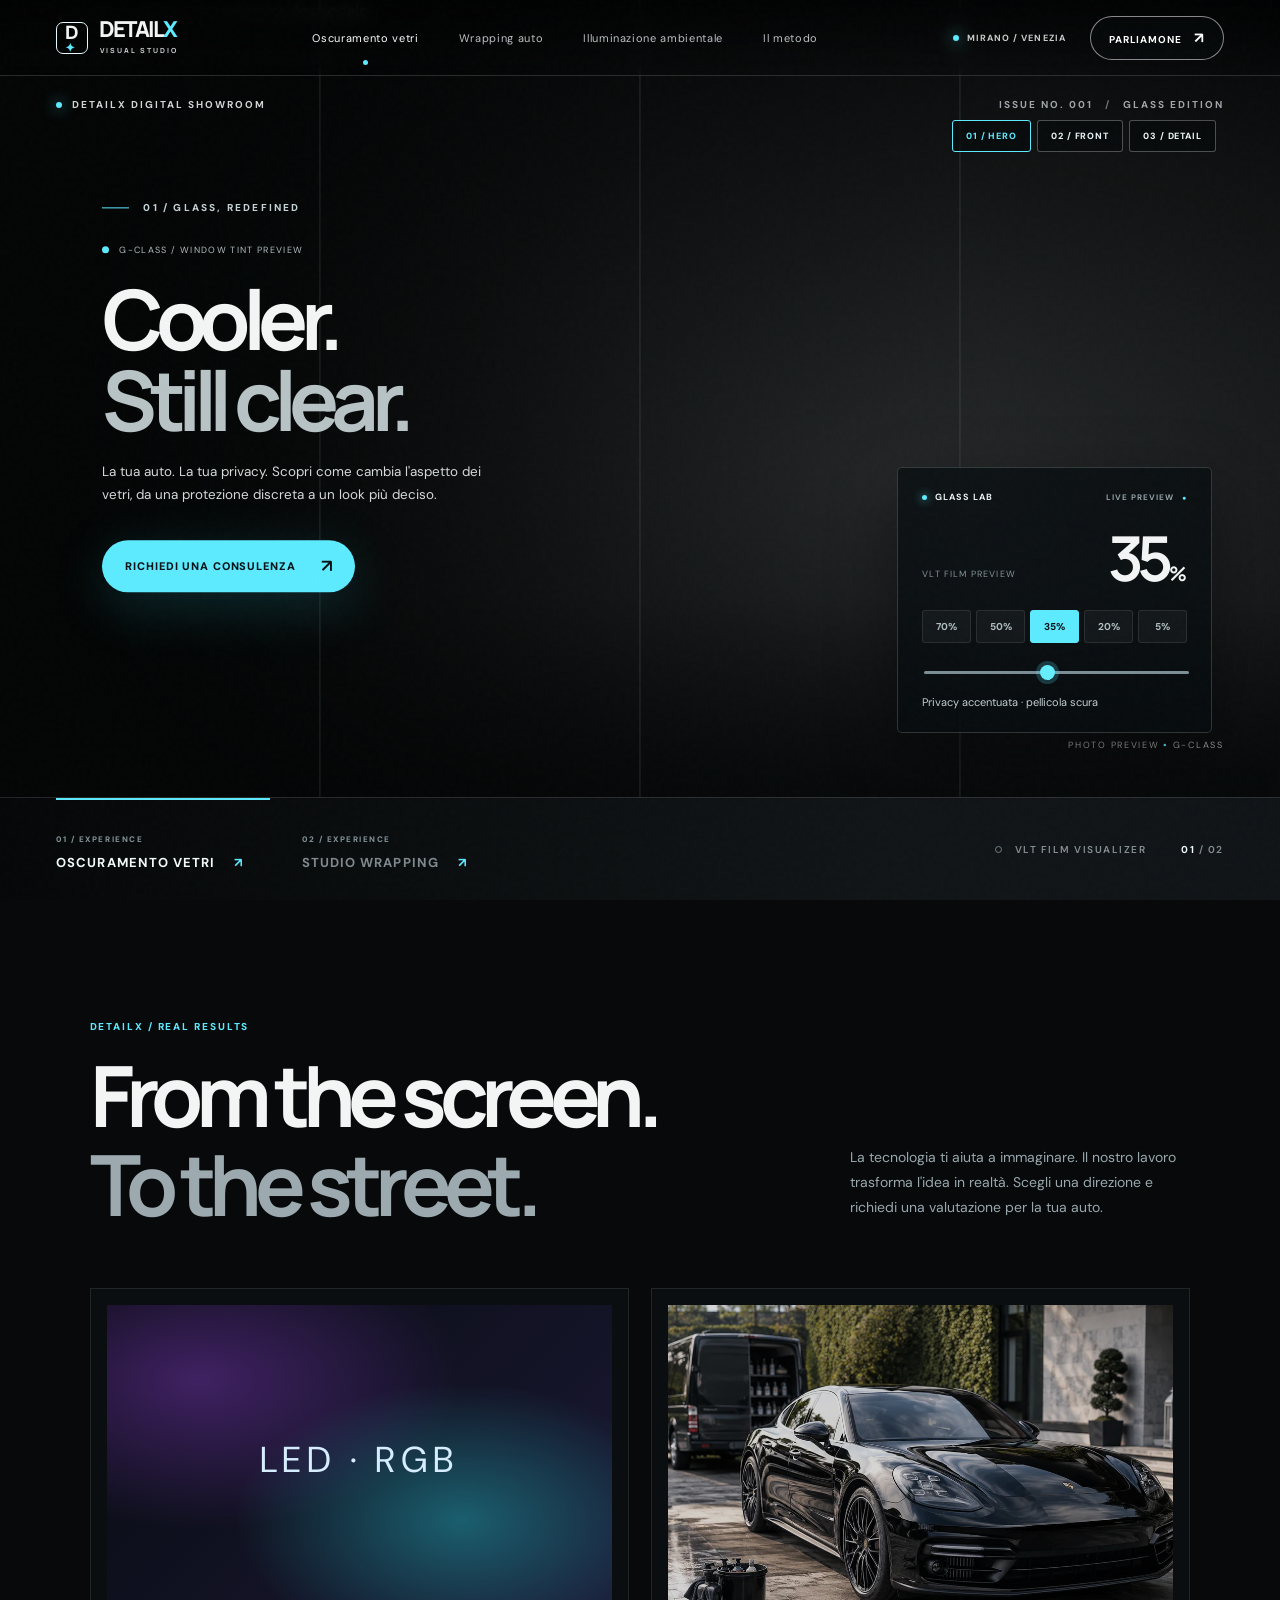
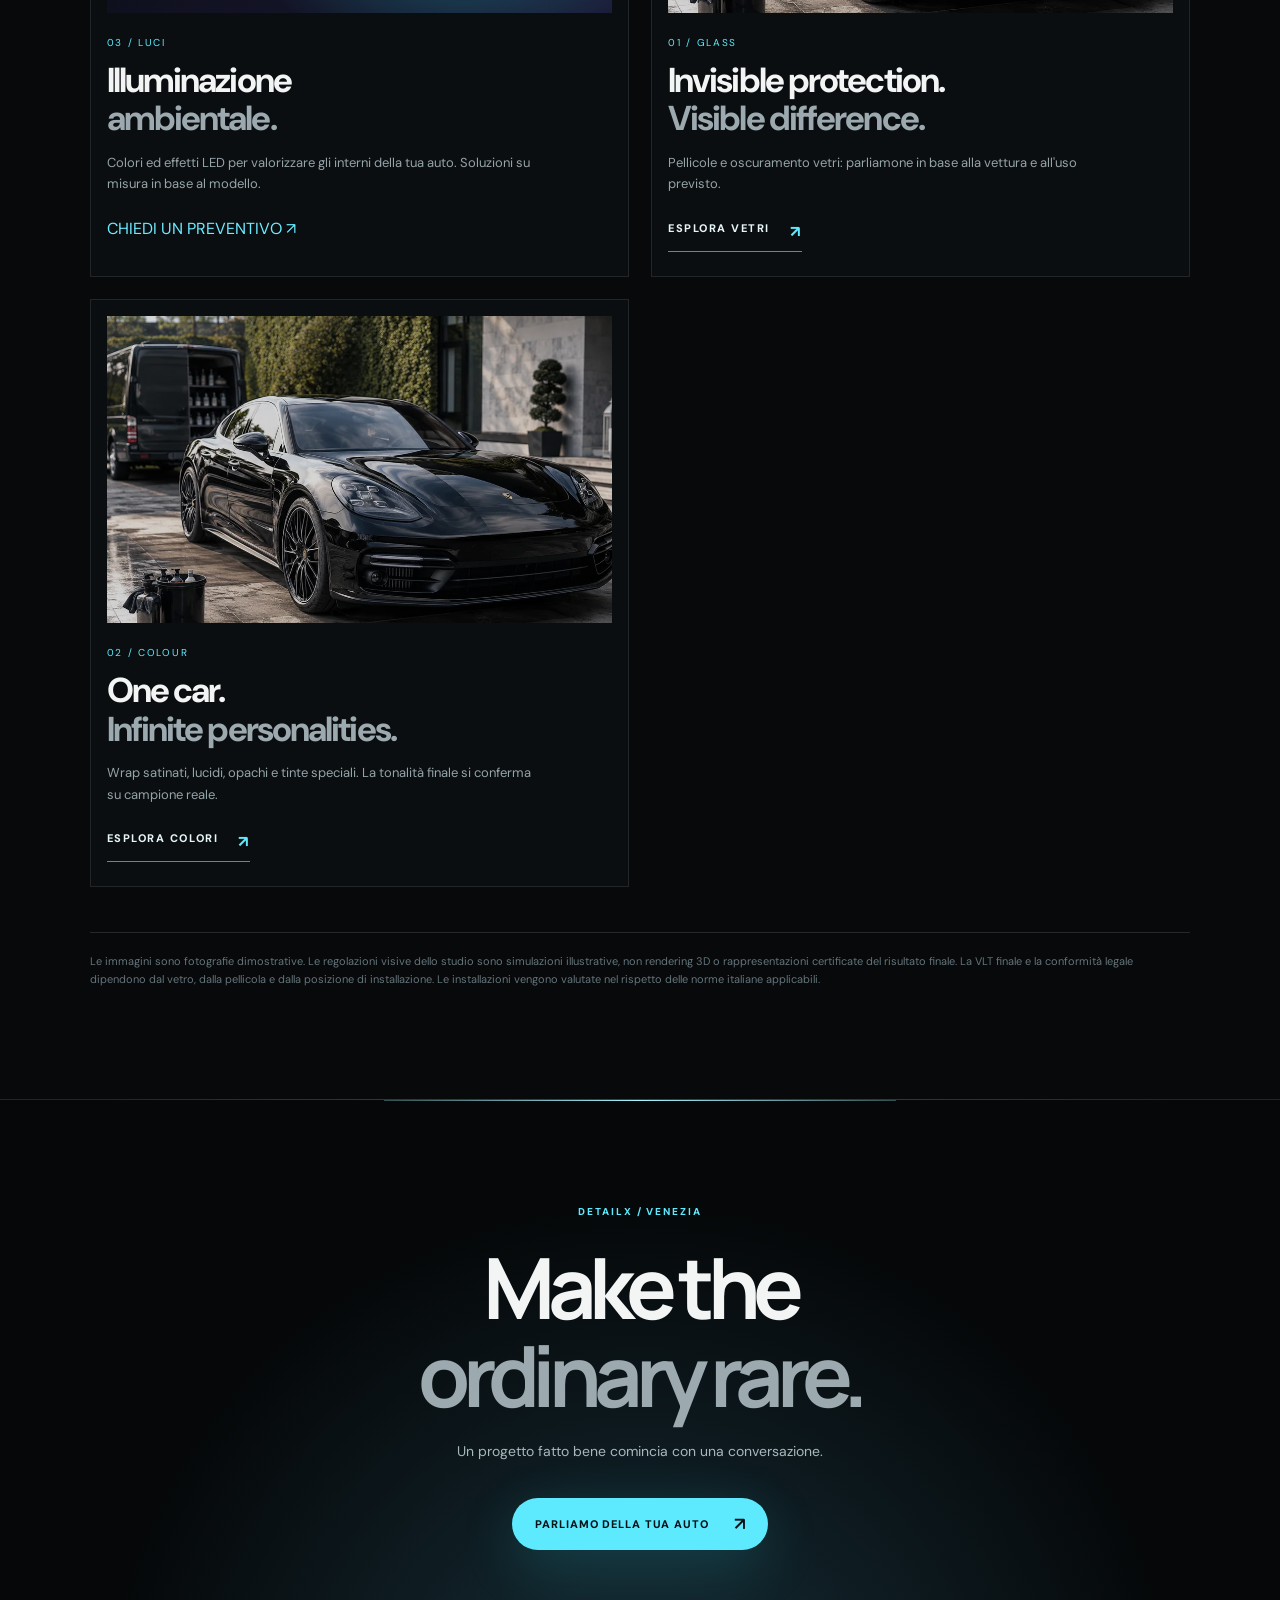
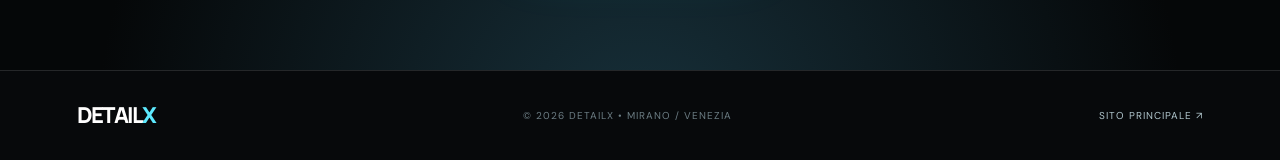
==== commit b98fb74d: "Add Italian ambient lighting, window tinting and wrapping options" ====
--- a/site/car-wrapping/index.html
+++ b/site/car-wrapping/index.html
@@ -15,10 +15,10 @@
 <div class="noise" aria-hidden="true"></div>
 <header class="nav" id="nav">
  <a class="logo" href="/" aria-label="DETAILX sito principale"><span class="logo-square">D<span>✦</span></span><span class="logo-text">DETAIL<span>X</span><small>VISUAL STUDIO</small></span></a>
- <nav class="links" aria-label="Navigazione studio"><button class="nav-link active" data-scene="tint">Window tint</button><button class="nav-link" data-scene="wrap">Car wrapping</button><a href="#process">Il metodo</a></nav>
+ <nav class="links" aria-label="Navigazione studio"><button class="nav-link active" data-scene="tint">Oscuramento vetri</button><button class="nav-link" data-scene="wrap">Wrapping auto</button><a href="#ambient">Illuminazione ambientale</a><a href="#process">Il metodo</a></nav>
  <div class="nav-actions"><span class="place"><span class="online"></span> MIRANO / VENEZIA</span><button class="nav-cta" data-quote>PARLIAMONE <span aria-hidden="true">↗</span></button><button class="menu" id="menu" aria-label="Apri menu" aria-expanded="false"><i></i><i></i></button></div>
 </header>
-<div class="mobile-menu" id="mobileMenu" hidden><button data-scene="tint">01 / WINDOW TINT</button><button data-scene="wrap">02 / CAR WRAPPING</button><a href="#process">03 / COME FUNZIONA</a><a href="/">← TORNA AL SITO PRINCIPALE</a></div>
+<div class="mobile-menu" id="mobileMenu" hidden><button data-scene="tint">01 / OSCURAMENTO VETRI</button><button data-scene="wrap">02 / WRAPPING AUTO</button><a href="#ambient">03 / ILLUMINAZIONE AMBIENTALE</a><a href="#process">04 / COME FUNZIONA</a><a href="/">← TORNA AL SITO PRINCIPALE</a></div>
 <main id="main">
 <section class="stage" aria-label="Studio interattivo DETAILX">
   <div class="stage-inner">
@@ -78,12 +78,14 @@
       </div>
     </div>
     <div class="stage-bottom">
-      <div class="stage-tabs" role="tablist" aria-label="Seleziona esperienza"><button class="scene-tab selected" id="tintTab" role="tab" data-scene="tint" aria-selected="true"><small>01 / EXPERIENCE</small><span>WINDOW TINT <em>↗</em></span></button><button class="scene-tab" id="wrapTab" role="tab" data-scene="wrap" aria-selected="false"><small>02 / EXPERIENCE</small><span>COLOUR STUDIO <em>↗</em></span></button></div>
+      <div class="stage-tabs" role="tablist" aria-label="Seleziona esperienza"><button class="scene-tab selected" id="tintTab" role="tab" data-scene="tint" aria-selected="true"><small>01 / EXPERIENCE</small><span>OSCURAMENTO VETRI <em>↗</em></span></button><button class="scene-tab" id="wrapTab" role="tab" data-scene="wrap" aria-selected="false"><small>02 / EXPERIENCE</small><span>STUDIO WRAPPING <em>↗</em></span></button></div>
       <div class="stage-meta"><span class="dim-dot"></span><span id="stageDesc">VLT FILM VISUALIZER</span><span class="tally"><b id="stageNumber">01</b> / 02</span></div>
     </div>
   </div>
 </section>
 <section class="divider-section" id="process"><div class="section-tag">DETAILX / REAL RESULTS</div><div class="section-head"><h2>From the screen.<br><em>To the street.</em></h2><p>La tecnologia ti aiuta a immaginare. Il nostro lavoro trasforma l'idea in realtà. Scegli una direzione e richiedi una valutazione per la tua auto.</p></div><div class="service-grid">
+  <article class="service-card" id="ambient"><div class="card-image" style="min-height:190px;background:radial-gradient(ellipse at 70% 70%,rgba(35,215,220,.38),transparent 45%),radial-gradient(ellipse at 18% 24%,rgba(170,73,250,.33),transparent 45%),linear-gradient(135deg,#080b11,#1b1935)"><div aria-hidden="true" style="height:100%;min-height:190px;display:flex;align-items:center;justify-content:center;font-size:36px;letter-spacing:.15em;color:#d6ecff">LED · RGB</div></div><div class="card-number">03 / LUCI</div><h3>Illuminazione<br><em>ambientale.</em></h3><p>Colori ed effetti LED per valorizzare gli interni della tua auto. Soluzioni su misura in base al modello.</p><a style="display:inline-block;color:#6cecff;padding:10px 0" target="_blank" rel="noopener noreferrer" href="https://wa.me/393898563081?text=Ciao%20DetailX%2C%20vorrei%20un%20preventivo%20per%20l'illuminazione%20ambientale%20della%20mia%20auto.">CHIEDI UN PREVENTIVO ↗</a></article>
+
   <article class="service-card"><div class="card-image"><img src="https://images.pexels.com/photos/14445439/pexels-photo-14445439.jpeg?auto=compress&amp;cs=tinysrgb&amp;w=1200" onerror="this.src='../images/gallery/finished-mobile-detailing-result.webp'" alt="G-Class in garage, anteprima vetri"></div><div class="card-number">01 / GLASS</div><h3>Invisible protection.<br><em>Visible difference.</em></h3><p>Pellicole e oscuramento vetri: parliamone in base alla vettura e all'uso previsto.</p><button data-scene="tint">ESPLORA VETRI <span>↗</span></button></article>
   <article class="service-card"><div class="card-image"><img src="https://images.pexels.com/photos/14445437/pexels-photo-14445437.jpeg?auto=compress&amp;cs=tinysrgb&amp;w=1200" onerror="this.src='../images/gallery/finished-mobile-detailing-result.webp'" alt="Auto in studio, wrapping e personalizzazione"></div><div class="card-number">02 / COLOUR</div><h3>One car.<br><em>Infinite personalities.</em></h3><p>Wrap satinati, lucidi, opachi e tinte speciali. La tonalità finale si conferma su campione reale.</p><button data-scene="wrap">ESPLORA COLORI <span>↗</span></button></article>
 </div><div class="disclaimer">Le immagini sono fotografie dimostrative. Le regolazioni visive dello studio sono simulazioni illustrative, non rendering 3D o rappresentazioni certificate del risultato finale. La VLT finale e la conformità legale dipendono dal vetro, dalla pellicola e dalla posizione di installazione. Le installazioni vengono valutate nel rispetto delle norme italiane applicabili.</div></section>
